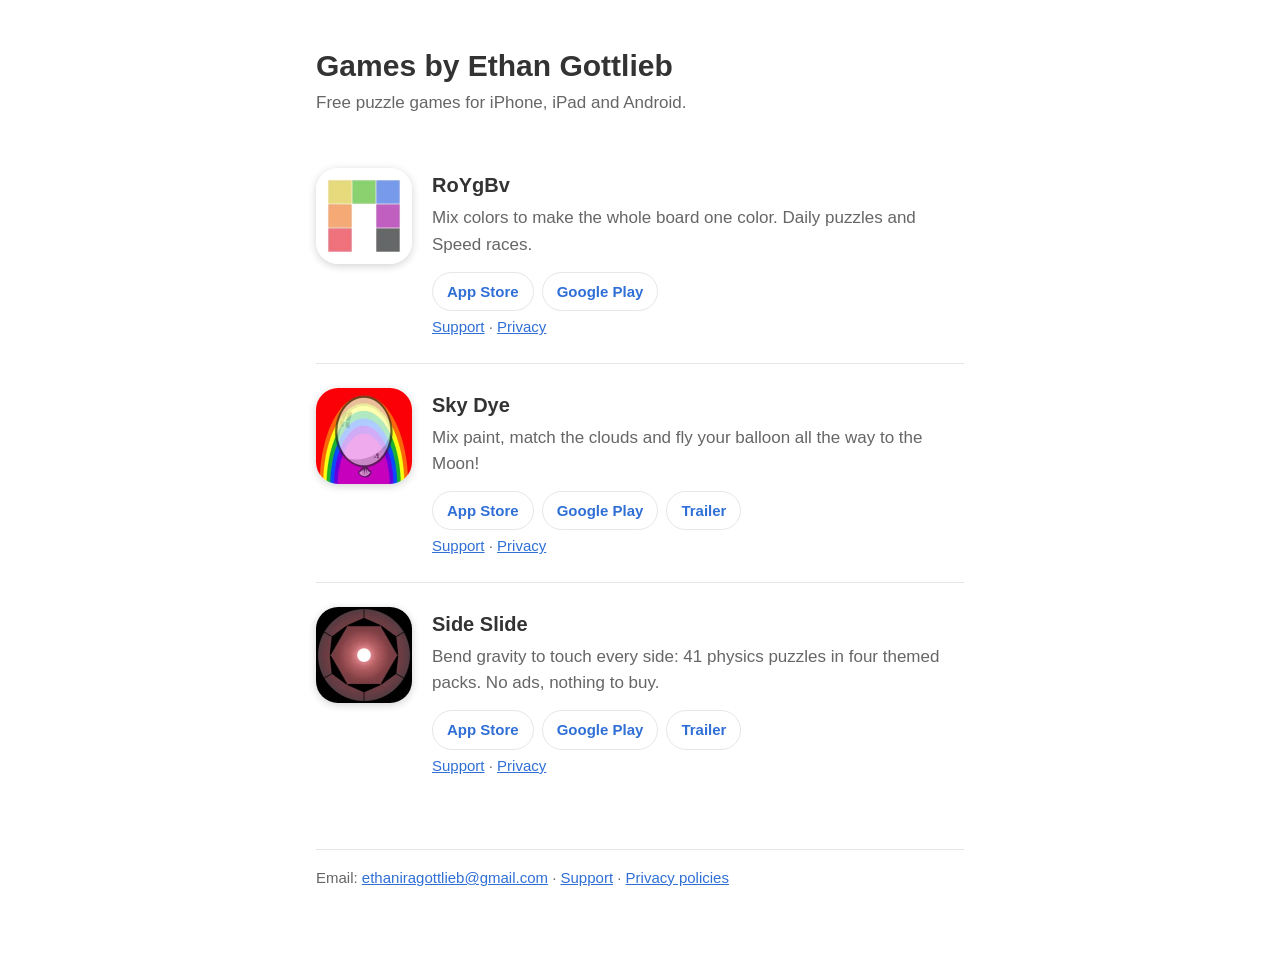
==== index.html @ 2de64460 "Games page at the site root: the three games with store and trailer links The root had no index.html" ====
<!doctype html>
<html lang="en">
<head>
<meta charset="utf-8">
<meta name="viewport" content="width=device-width, initial-scale=1">
<title>Games by Ethan Gottlieb</title>
<meta name="description" content="RoYgBv, Sky Dye and Side Slide: free puzzle games for iPhone, iPad and Android.">
<meta property="og:type" content="website">
<meta property="og:url" content="https://ethangottlieb.github.io/">
<meta property="og:title" content="Games by Ethan Gottlieb">
<meta property="og:description" content="RoYgBv, Sky Dye and Side Slide: free puzzle games for iPhone, iPad and Android.">
<meta property="og:image" content="https://ethangottlieb.github.io/img/og.png">
<meta property="og:image:width" content="1200">
<meta property="og:image:height" content="630">
<meta name="twitter:card" content="summary_large_image">
<link rel="stylesheet" href="privacy/style.css">
<style>
  .game { display: grid; grid-template-columns: 96px minmax(0, 1fr); gap: 4px 20px; padding: 24px 0; border-bottom: 1px solid var(--rule); }
  .game img { width: 96px; height: 96px; border-radius: 22px; grid-row: 1 / span 4; box-shadow: 0 2px 8px rgba(0, 0, 0, .18); }
  .game > :not(img) { grid-column: 2; }
  .game:last-of-type { border-bottom: 0; }
  .game h2 { margin: 2px 0 0; }
  .game p { margin: 0; color: var(--soft); }
  .stores { display: flex; flex-wrap: wrap; gap: 8px; margin-top: 10px; }
  .stores a { padding: 7px 14px; border: 1px solid var(--rule); border-radius: 999px; text-decoration: none; font-weight: 600; font-size: 15px; }
  .stores a:hover { border-color: var(--link); }
  .more { margin-top: 10px; font-size: 15px; color: var(--soft); }
  @media (max-width: 480px) {
    .game { grid-template-columns: 64px minmax(0, 1fr); gap: 4px 14px; }
    .game img { width: 64px; height: 64px; border-radius: 15px; grid-row: 1 / span 2; }
    .game .stores, .game .more { grid-column: 1 / -1; }
  }
</style>
</head>
<body>
<main>
<h1>Games by Ethan Gottlieb</h1>
<p class="updated">Free puzzle games for iPhone, iPad and Android.</p>

<section class="game">
  <img src="img/roygbv.webp" alt="RoYgBv icon">
  <h2>RoYgBv</h2>
  <p>Mix colors to make the whole board one color. Daily puzzles and Speed races.</p>
  <div class="stores">
    <a href="https://apps.apple.com/app/id1568432072">App Store</a>
    <a href="https://play.google.com/store/apps/details?id=com.EGames.RoYgBv">Google Play</a>
  </div>
  <p class="more"><a href="support/roygbv/">Support</a> · <a href="privacy/roygbv/">Privacy</a></p>
</section>

<section class="game">
  <img src="img/sky-dye.webp" alt="Sky Dye icon">
  <h2>Sky Dye</h2>
  <p>Mix paint, match the clouds and fly your balloon all the way to the Moon!</p>
  <div class="stores">
    <a href="https://apps.apple.com/app/id1498702247">App Store</a>
    <a href="https://play.google.com/store/apps/details?id=com.EGames.Coloup">Google Play</a>
    <a href="https://youtu.be/QBIG5qkQaCY">Trailer</a>
  </div>
  <p class="more"><a href="support/sky-dye/">Support</a> · <a href="privacy/sky-dye/">Privacy</a></p>
</section>

<section class="game">
  <img src="img/side-slide.webp" alt="Side Slide icon">
  <h2>Side Slide</h2>
  <p>Bend gravity to touch every side: 41 physics puzzles in four themed packs. No ads, nothing to buy.</p>
  <div class="stores">
    <a href="https://apps.apple.com/app/id1527390623">App Store</a>
    <a href="https://play.google.com/store/apps/details?id=com.EGames.SideSlide">Google Play</a>
    <a href="https://www.youtube.com/watch?v=AaIscKdDaAQ">Trailer</a>
  </div>
  <p class="more"><a href="support/side-slide/">Support</a> · <a href="privacy/side-slide/">Privacy</a></p>
</section>

<footer>Email: <a href="mailto:ethaniragottlieb@gmail.com">ethaniragottlieb@gmail.com</a> · <a href="support/">Support</a> · <a href="privacy/">Privacy policies</a></footer>
</main>
</body>
</html>
---- privacy/style.css ----
:root { --ink: #333; --soft: #666; --bg: #fff; --rule: #e6e6e6; --link: #2f6fd6; }
@media (prefers-color-scheme: dark) { :root:not([data-theme="light"]) { --ink: #eee; --soft: #aaa; --bg: #151515; --rule: #2e2e2e; --link: #7aa7f0; } }
:root[data-theme="dark"] { --ink: #eee; --soft: #aaa; --bg: #151515; --rule: #2e2e2e; --link: #7aa7f0; }
* { box-sizing: border-box; }
body { margin: 0; background: var(--bg); color: var(--ink); font: 17px/1.55 -apple-system, BlinkMacSystemFont, "Segoe UI", Roboto, sans-serif; }
main { max-width: 680px; margin: 0 auto; padding: 48px 16px 64px; }
h1 { font-size: 30px; line-height: 1.2; margin: 0 0 6px; }
h2 { font-size: 20px; margin: 36px 0 8px; }
p, li { margin: 0 0 12px; }
ul { padding-left: 22px; margin: 0 0 12px; }
a { color: var(--link); }
.updated { color: var(--soft); margin-bottom: 28px; }
.summary { border-left: 4px solid var(--rule); padding: 4px 0 4px 16px; margin: 0 0 8px; }
.games a { display: block; padding: 14px 0; border-bottom: 1px solid var(--rule); text-decoration: none; font-weight: 600; }
footer { margin-top: 48px; padding-top: 16px; border-top: 1px solid var(--rule); color: var(--soft); font-size: 15px; }
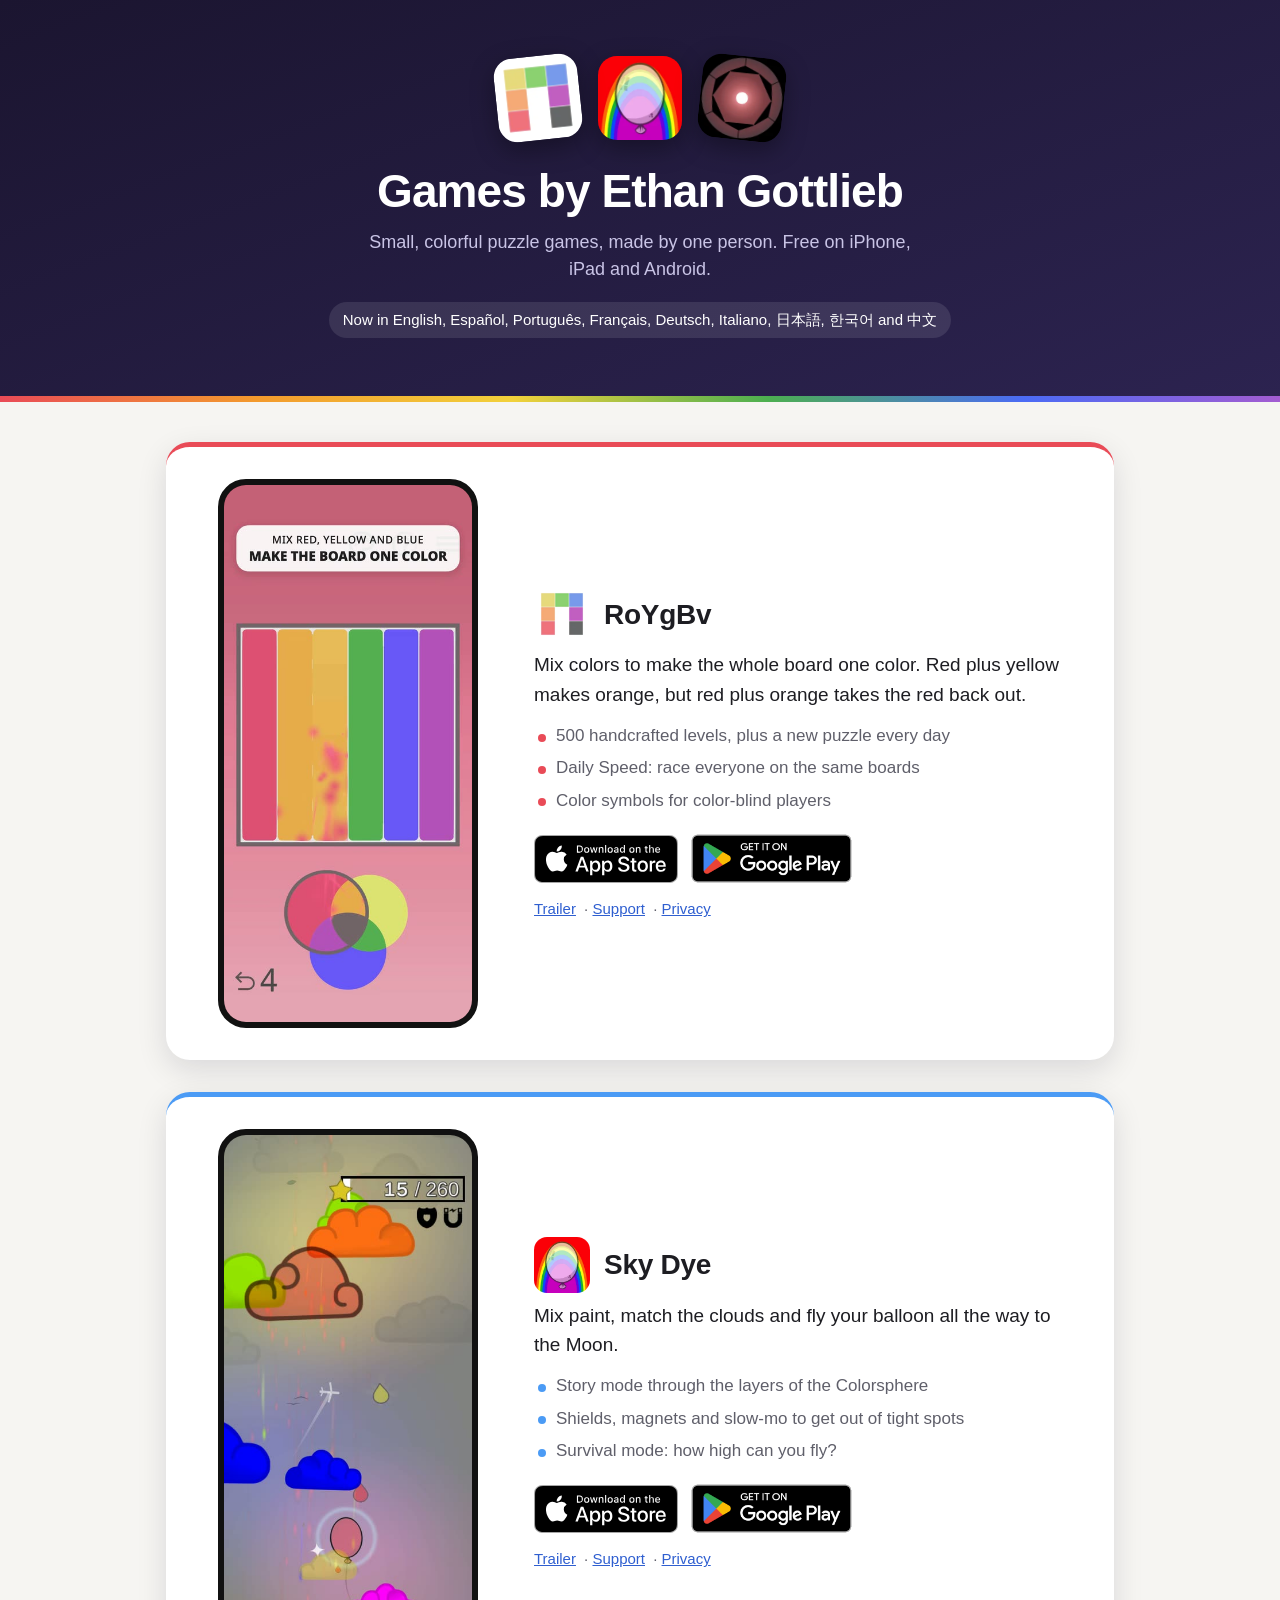
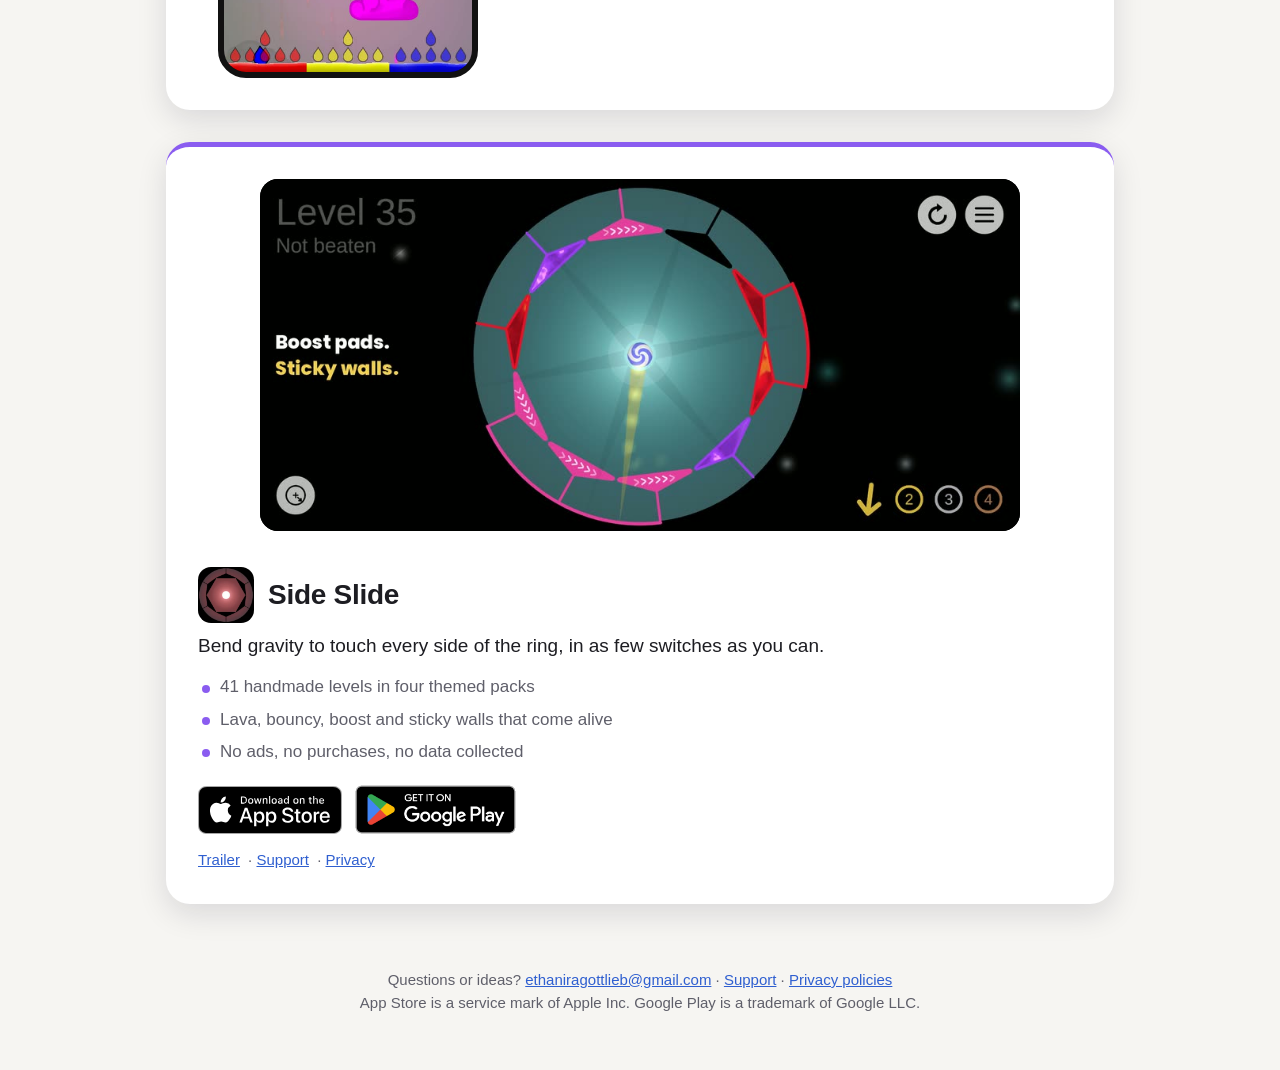
==== commit 891c48f3: "Games page: hero, gameplay loops, store badges, RoYgBv's trailer Each game gets a silent gameplay lo" ====
--- a/index.html
+++ b/index.html
@@ -4,7 +4,7 @@
 <meta charset="utf-8">
 <meta name="viewport" content="width=device-width, initial-scale=1">
 <title>Games by Ethan Gottlieb</title>
-<meta name="description" content="RoYgBv, Sky Dye and Side Slide: free puzzle games for iPhone, iPad and Android.">
+<meta name="description" content="RoYgBv, Sky Dye and Side Slide: free puzzle games for iPhone, iPad and Android, now in nine languages.">
 <meta property="og:type" content="website">
 <meta property="og:url" content="https://ethangottlieb.github.io/">
 <meta property="og:title" content="Games by Ethan Gottlieb">
@@ -13,66 +13,161 @@
 <meta property="og:image:width" content="1200">
 <meta property="og:image:height" content="630">
 <meta name="twitter:card" content="summary_large_image">
-<link rel="stylesheet" href="privacy/style.css">
 <style>
-  .game { display: grid; grid-template-columns: 96px minmax(0, 1fr); gap: 4px 20px; padding: 24px 0; border-bottom: 1px solid var(--rule); }
-  .game img { width: 96px; height: 96px; border-radius: 22px; grid-row: 1 / span 4; box-shadow: 0 2px 8px rgba(0, 0, 0, .18); }
-  .game > :not(img) { grid-column: 2; }
-  .game:last-of-type { border-bottom: 0; }
-  .game h2 { margin: 2px 0 0; }
-  .game p { margin: 0; color: var(--soft); }
-  .stores { display: flex; flex-wrap: wrap; gap: 8px; margin-top: 10px; }
-  .stores a { padding: 7px 14px; border: 1px solid var(--rule); border-radius: 999px; text-decoration: none; font-weight: 600; font-size: 15px; }
-  .stores a:hover { border-color: var(--link); }
-  .more { margin-top: 10px; font-size: 15px; color: var(--soft); }
-  @media (max-width: 480px) {
-    .game { grid-template-columns: 64px minmax(0, 1fr); gap: 4px 14px; }
-    .game img { width: 64px; height: 64px; border-radius: 15px; grid-row: 1 / span 2; }
-    .game .stores, .game .more { grid-column: 1 / -1; }
+  :root {
+    --bg: #f6f5f2; --card: #ffffff; --ink: #1d1d22; --soft: #5f5f6a; --rule: #e4e2dc; --link: #2f5fd0;
+    --hero-a: #1b1530; --hero-b: #2c2350; --hero-ink: #ffffff; --hero-soft: #c9c4e6;
+    --shadow: 0 10px 30px rgba(20, 16, 40, .12);
+  }
+  @media (prefers-color-scheme: dark) {
+    :root:not([data-theme="light"]) {
+      --bg: #121218; --card: #1b1b23; --ink: #f1f0f5; --soft: #a9a8b8; --rule: #2c2b36; --link: #8fb0ff;
+      --hero-a: #0d0a1c; --hero-b: #1f1840; --shadow: 0 10px 30px rgba(0, 0, 0, .45);
+    }
+  }
+  :root[data-theme="dark"] {
+    --bg: #121218; --card: #1b1b23; --ink: #f1f0f5; --soft: #a9a8b8; --rule: #2c2b36; --link: #8fb0ff;
+    --hero-a: #0d0a1c; --hero-b: #1f1840; --shadow: 0 10px 30px rgba(0, 0, 0, .45);
+  }
+  * { box-sizing: border-box; }
+  body { margin: 0; background: var(--bg); color: var(--ink); font: 17px/1.55 -apple-system, BlinkMacSystemFont, "Segoe UI", Roboto, sans-serif; }
+  a { color: var(--link); }
+
+  .hero { background: linear-gradient(160deg, var(--hero-a), var(--hero-b)); color: var(--hero-ink); padding: 56px 16px 64px; text-align: center; overflow: hidden; position: relative; }
+  .hero::after { content: ""; position: absolute; inset: auto 0 0 0; height: 6px;
+    background: linear-gradient(90deg, #e94b57, #f39a2d, #f2d13b, #4caf50, #4b6bf5, #a35cd1); }
+  .icons { display: flex; justify-content: center; gap: 18px; margin-bottom: 26px; }
+  .icons img { width: 84px; height: 84px; border-radius: 19px; box-shadow: 0 8px 24px rgba(0, 0, 0, .35); }
+  .icons img:nth-child(1) { transform: rotate(-6deg); }
+  .icons img:nth-child(3) { transform: rotate(6deg); }
+  .hero h1 { font-size: clamp(30px, 6vw, 46px); line-height: 1.1; margin: 0 0 12px; letter-spacing: -.02em; }
+  .hero p { margin: 0 auto; max-width: 560px; color: var(--hero-soft); font-size: 18px; }
+  .langs { display: inline-block; margin-top: 18px; padding: 6px 14px; border-radius: 999px; background: rgba(255, 255, 255, .1); color: var(--hero-ink); font-size: 15px; }
+
+  main { max-width: 980px; margin: 0 auto; padding: 40px 16px 24px; }
+  .game { display: grid; grid-template-columns: 300px minmax(0, 1fr); gap: 36px; align-items: center; background: var(--card);
+    border-radius: 24px; padding: 32px; margin-bottom: 32px; box-shadow: var(--shadow); border-top: 5px solid var(--accent); }
+  .game.wide { grid-template-columns: minmax(0, 1fr); }
+  .media { display: flex; justify-content: center; }
+  .media video { display: block; width: 100%; background: #000; }
+  .phone video { max-width: 260px; border-radius: 28px; border: 6px solid #111; }
+  .wide .media video { border-radius: 18px; max-width: 760px; }
+  .title { display: flex; align-items: center; gap: 14px; margin-bottom: 8px; }
+  .title img { width: 56px; height: 56px; border-radius: 13px; }
+  .title h2 { margin: 0; font-size: 28px; letter-spacing: -.01em; }
+  .pitch { margin: 0 0 14px; font-size: 19px; }
+  .facts { margin: 0 0 20px; padding: 0; list-style: none; color: var(--soft); }
+  .facts li { padding-left: 22px; position: relative; margin-bottom: 6px; }
+  .facts li::before { content: ""; position: absolute; left: 4px; top: .62em; width: 8px; height: 8px; border-radius: 50%; background: var(--accent); }
+  .badges { display: flex; flex-wrap: wrap; align-items: center; gap: 12px; }
+  .badges img { height: 48px; display: block; }
+  .badges .play img { height: 71px; margin: -11px -10px; }
+  .more { margin: 14px 0 0; font-size: 15px; color: var(--soft); }
+  .more a { margin-right: 4px; }
+
+  footer { max-width: 980px; margin: 0 auto; padding: 8px 16px 56px; color: var(--soft); font-size: 15px; text-align: center; }
+
+  @media (max-width: 720px) {
+    .game { grid-template-columns: minmax(0, 1fr); padding: 22px 18px; gap: 22px; }
+    .phone video { max-width: 220px; }
+    .icons img { width: 64px; height: 64px; border-radius: 15px; }
   }
 </style>
 </head>
 <body>
+<header class="hero">
+  <div class="icons">
+    <img src="img/roygbv.webp" alt="RoYgBv icon">
+    <img src="img/sky-dye.webp" alt="Sky Dye icon">
+    <img src="img/side-slide.webp" alt="Side Slide icon">
+  </div>
+  <h1>Games by Ethan Gottlieb</h1>
+  <p>Small, colorful puzzle games, made by one person. Free on iPhone, iPad and Android.</p>
+  <span class="langs">Now in English, Español, Português, Français, Deutsch, Italiano, 日本語, 한국어 and 中文</span>
+</header>
+
 <main>
-<h1>Games by Ethan Gottlieb</h1>
-<p class="updated">Free puzzle games for iPhone, iPad and Android.</p>
+  <section class="game" style="--accent: #e94b57">
+    <div class="media phone">
+      <video src="media/roygbv.mp4" poster="media/roygbv.jpg" autoplay muted loop playsinline preload="metadata" aria-label="RoYgBv gameplay"></video>
+    </div>
+    <div>
+      <div class="title"><img src="img/roygbv.webp" alt=""><h2>RoYgBv</h2></div>
+      <p class="pitch">Mix colors to make the whole board one color. Red plus yellow makes orange, but red plus orange takes the red back out.</p>
+      <ul class="facts">
+        <li>500 handcrafted levels, plus a new puzzle every day</li>
+        <li>Daily Speed: race everyone on the same boards</li>
+        <li>Color symbols for color-blind players</li>
+      </ul>
+      <div class="badges">
+        <a href="https://apps.apple.com/app/id1568432072"><img src="img/appstore.svg" alt="Download on the App Store"></a>
+        <a class="play" href="https://play.google.com/store/apps/details?id=com.EGames.RoYgBv"><img src="img/googleplay.png" alt="Get it on Google Play"></a>
+      </div>
+      <p class="more"><a href="https://youtu.be/sXVK-zTJAuY">Trailer</a> · <a href="support/roygbv/">Support</a> · <a href="privacy/roygbv/">Privacy</a></p>
+    </div>
+  </section>
 
-<section class="game">
-  <img src="img/roygbv.webp" alt="RoYgBv icon">
-  <h2>RoYgBv</h2>
-  <p>Mix colors to make the whole board one color. Daily puzzles and Speed races.</p>
-  <div class="stores">
-    <a href="https://apps.apple.com/app/id1568432072">App Store</a>
-    <a href="https://play.google.com/store/apps/details?id=com.EGames.RoYgBv">Google Play</a>
-  </div>
-  <p class="more"><a href="support/roygbv/">Support</a> · <a href="privacy/roygbv/">Privacy</a></p>
-</section>
+  <section class="game" style="--accent: #4b9bf5">
+    <div class="media phone">
+      <video src="media/skydye.mp4" poster="media/skydye.jpg" autoplay muted loop playsinline preload="metadata" aria-label="Sky Dye gameplay"></video>
+    </div>
+    <div>
+      <div class="title"><img src="img/sky-dye.webp" alt=""><h2>Sky Dye</h2></div>
+      <p class="pitch">Mix paint, match the clouds and fly your balloon all the way to the Moon.</p>
+      <ul class="facts">
+        <li>Story mode through the layers of the Colorsphere</li>
+        <li>Shields, magnets and slow-mo to get out of tight spots</li>
+        <li>Survival mode: how high can you fly?</li>
+      </ul>
+      <div class="badges">
+        <a href="https://apps.apple.com/app/id1498702247"><img src="img/appstore.svg" alt="Download on the App Store"></a>
+        <a class="play" href="https://play.google.com/store/apps/details?id=com.EGames.Coloup"><img src="img/googleplay.png" alt="Get it on Google Play"></a>
+      </div>
+      <p class="more"><a href="https://youtu.be/QBIG5qkQaCY">Trailer</a> · <a href="support/sky-dye/">Support</a> · <a href="privacy/sky-dye/">Privacy</a></p>
+    </div>
+  </section>
 
-<section class="game">
-  <img src="img/sky-dye.webp" alt="Sky Dye icon">
-  <h2>Sky Dye</h2>
-  <p>Mix paint, match the clouds and fly your balloon all the way to the Moon!</p>
-  <div class="stores">
-    <a href="https://apps.apple.com/app/id1498702247">App Store</a>
-    <a href="https://play.google.com/store/apps/details?id=com.EGames.Coloup">Google Play</a>
-    <a href="https://youtu.be/QBIG5qkQaCY">Trailer</a>
-  </div>
-  <p class="more"><a href="support/sky-dye/">Support</a> · <a href="privacy/sky-dye/">Privacy</a></p>
-</section>
+  <section class="game wide" style="--accent: #8a5cf0">
+    <div class="media">
+      <video src="media/sideslide.mp4" poster="media/sideslide.jpg" autoplay muted loop playsinline preload="metadata" aria-label="Side Slide gameplay"></video>
+    </div>
+    <div>
+      <div class="title"><img src="img/side-slide.webp" alt=""><h2>Side Slide</h2></div>
+      <p class="pitch">Bend gravity to touch every side of the ring, in as few switches as you can.</p>
+      <ul class="facts">
+        <li>41 handmade levels in four themed packs</li>
+        <li>Lava, bouncy, boost and sticky walls that come alive</li>
+        <li>No ads, no purchases, no data collected</li>
+      </ul>
+      <div class="badges">
+        <a href="https://apps.apple.com/app/id1527390623"><img src="img/appstore.svg" alt="Download on the App Store"></a>
+        <a class="play" href="https://play.google.com/store/apps/details?id=com.EGames.SideSlide"><img src="img/googleplay.png" alt="Get it on Google Play"></a>
+      </div>
+      <p class="more"><a href="https://www.youtube.com/watch?v=AaIscKdDaAQ">Trailer</a> · <a href="support/side-slide/">Support</a> · <a href="privacy/side-slide/">Privacy</a></p>
+    </div>
+  </section>
+</main>
 
-<section class="game">
-  <img src="img/side-slide.webp" alt="Side Slide icon">
-  <h2>Side Slide</h2>
-  <p>Bend gravity to touch every side: 41 physics puzzles in four themed packs. No ads, nothing to buy.</p>
-  <div class="stores">
-    <a href="https://apps.apple.com/app/id1527390623">App Store</a>
-    <a href="https://play.google.com/store/apps/details?id=com.EGames.SideSlide">Google Play</a>
-    <a href="https://www.youtube.com/watch?v=AaIscKdDaAQ">Trailer</a>
-  </div>
-  <p class="more"><a href="support/side-slide/">Support</a> · <a href="privacy/side-slide/">Privacy</a></p>
-</section>
+<footer>
+  Questions or ideas? <a href="mailto:ethaniragottlieb@gmail.com">ethaniragottlieb@gmail.com</a> · <a href="support/">Support</a> · <a href="privacy/">Privacy policies</a><br>
+  App Store is a service mark of Apple Inc. Google Play is a trademark of Google LLC.
+</footer>
 
-<footer>Email: <a href="mailto:ethaniragottlieb@gmail.com">ethaniragottlieb@gmail.com</a> · <a href="support/">Support</a> · <a href="privacy/">Privacy policies</a></footer>
-</main>
+<script>
+  // Respect reduced motion: show the still frame with controls instead of autoplaying.
+  // Otherwise only play the loops that are on screen.
+  (function () {
+    var videos = document.querySelectorAll("video");
+    var still = window.matchMedia && window.matchMedia("(prefers-reduced-motion: reduce)").matches;
+    videos.forEach(function (v) {
+      if (still) { v.removeAttribute("autoplay"); v.pause(); v.controls = true; }
+    });
+    if (still || !("IntersectionObserver" in window)) return;
+    var io = new IntersectionObserver(function (entries) {
+      entries.forEach(function (e) { if (e.isIntersecting) { e.target.play().catch(function () {}); } else { e.target.pause(); } });
+    }, { threshold: 0.25 });
+    videos.forEach(function (v) { io.observe(v); });
+  })();
+</script>
 </body>
 </html>
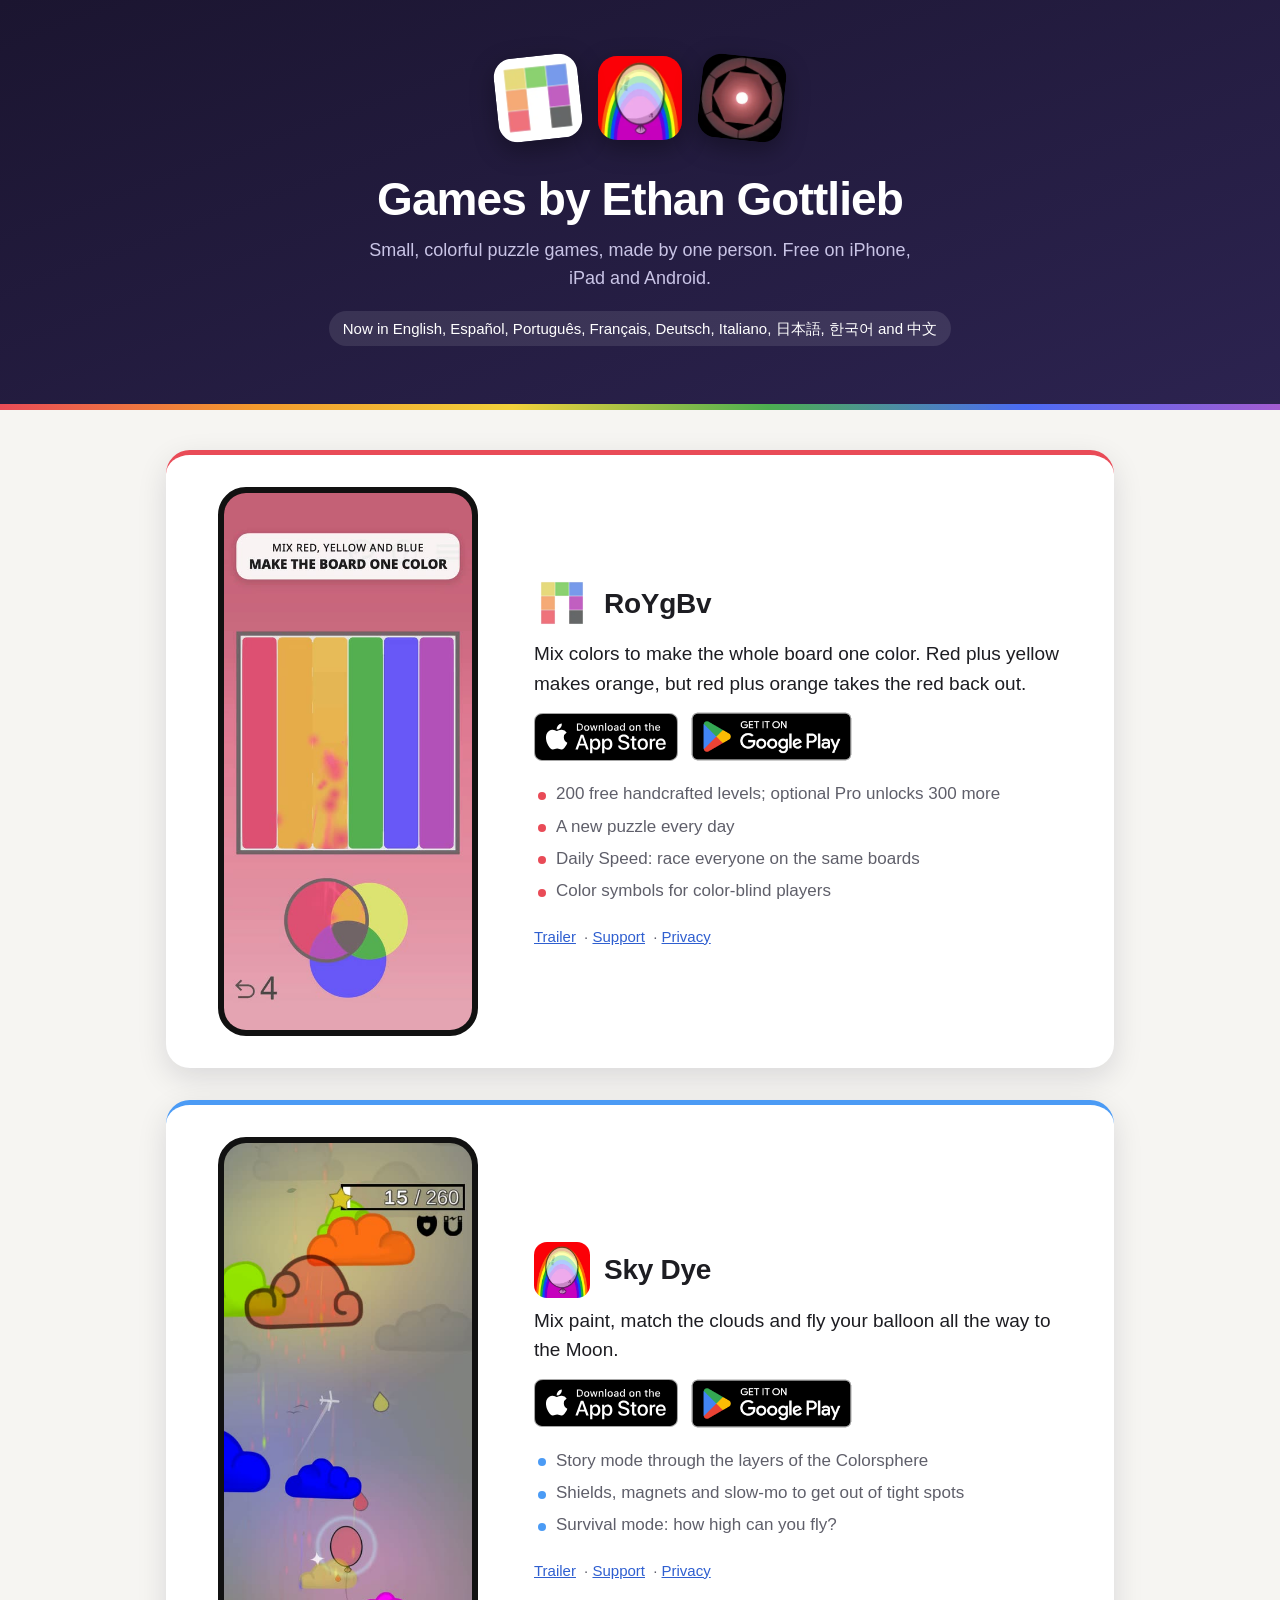
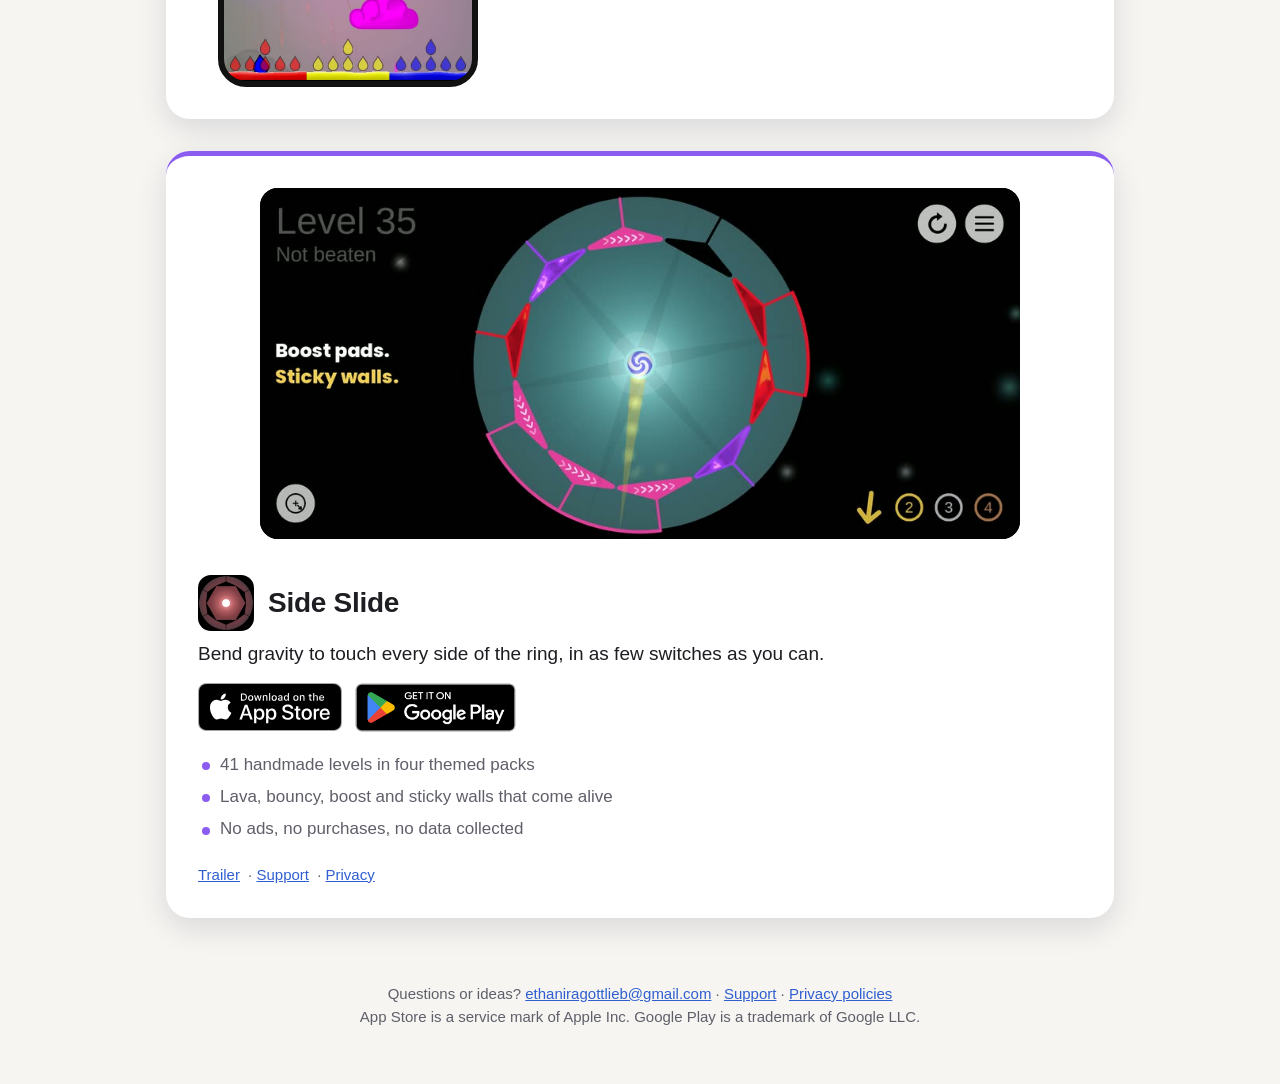
==== commit 9a24b22c: "Make game landing pages easier to reach" ====
--- a/index.html
+++ b/index.html
@@ -38,15 +38,16 @@
     background: linear-gradient(90deg, #e94b57, #f39a2d, #f2d13b, #4caf50, #4b6bf5, #a35cd1); }
   .icons { display: flex; justify-content: center; gap: 18px; margin-bottom: 26px; }
   .icons img { width: 84px; height: 84px; border-radius: 19px; box-shadow: 0 8px 24px rgba(0, 0, 0, .35); }
-  .icons img:nth-child(1) { transform: rotate(-6deg); }
-  .icons img:nth-child(3) { transform: rotate(6deg); }
+  .icons a:first-child img { transform: rotate(-6deg); }
+  .icons a:last-child img { transform: rotate(6deg); }
+  .icons a:focus-visible { outline: 3px solid #fff; outline-offset: 6px; border-radius: 19px; }
   .hero h1 { font-size: clamp(30px, 6vw, 46px); line-height: 1.1; margin: 0 0 12px; letter-spacing: -.02em; }
   .hero p { margin: 0 auto; max-width: 560px; color: var(--hero-soft); font-size: 18px; }
   .langs { display: inline-block; margin-top: 18px; padding: 6px 14px; border-radius: 999px; background: rgba(255, 255, 255, .1); color: var(--hero-ink); font-size: 15px; }
 
   main { max-width: 980px; margin: 0 auto; padding: 40px 16px 24px; }
   .game { display: grid; grid-template-columns: 300px minmax(0, 1fr); gap: 36px; align-items: center; background: var(--card);
-    border-radius: 24px; padding: 32px; margin-bottom: 32px; box-shadow: var(--shadow); border-top: 5px solid var(--accent); }
+    border-radius: 24px; padding: 32px; margin-bottom: 32px; box-shadow: var(--shadow); border-top: 5px solid var(--accent); scroll-margin-top: 16px; }
   .game.wide { grid-template-columns: minmax(0, 1fr); }
   .media { display: flex; justify-content: center; }
   .media video { display: block; width: 100%; background: #000; }
@@ -59,7 +60,7 @@
   .facts { margin: 0 0 20px; padding: 0; list-style: none; color: var(--soft); }
   .facts li { padding-left: 22px; position: relative; margin-bottom: 6px; }
   .facts li::before { content: ""; position: absolute; left: 4px; top: .62em; width: 8px; height: 8px; border-radius: 50%; background: var(--accent); }
-  .badges { display: flex; flex-wrap: wrap; align-items: center; gap: 12px; }
+  .badges { margin-bottom: 20px; display: flex; flex-wrap: wrap; align-items: center; gap: 12px; }
   .badges img { height: 48px; display: block; }
   .badges .play img { height: 71px; margin: -11px -10px; }
   .more { margin: 14px 0 0; font-size: 15px; color: var(--soft); }
@@ -69,6 +70,8 @@
 
   @media (max-width: 720px) {
     .game { grid-template-columns: minmax(0, 1fr); padding: 22px 18px; gap: 22px; }
+    .game > .media { order: 2; }
+    .game > .game-details { order: 1; }
     .phone video { max-width: 220px; }
     .icons img { width: 64px; height: 64px; border-radius: 15px; }
   }
@@ -76,73 +79,74 @@
 </head>
 <body>
 <header class="hero">
-  <div class="icons">
-    <img src="img/roygbv.webp" alt="RoYgBv icon">
-    <img src="img/sky-dye.webp" alt="Sky Dye icon">
-    <img src="img/side-slide.webp" alt="Side Slide icon">
-  </div>
+  <nav class="icons" aria-label="Choose a game">
+    <a href="#roygbv" aria-label="RoYgBv"><img src="img/roygbv.webp" alt=""></a>
+    <a href="#sky-dye" aria-label="Sky Dye"><img src="img/sky-dye.webp" alt=""></a>
+    <a href="#side-slide" aria-label="Side Slide"><img src="img/side-slide.webp" alt=""></a>
+  </nav>
   <h1>Games by Ethan Gottlieb</h1>
   <p>Small, colorful puzzle games, made by one person. Free on iPhone, iPad and Android.</p>
   <span class="langs">Now in English, Español, Português, Français, Deutsch, Italiano, 日本語, 한국어 and 中文</span>
 </header>
 
 <main>
-  <section class="game" style="--accent: #e94b57">
+  <section id="roygbv" class="game" style="--accent: #e94b57">
     <div class="media phone">
       <video src="media/roygbv.mp4" poster="media/roygbv.jpg" autoplay muted loop playsinline preload="metadata" aria-label="RoYgBv gameplay"></video>
     </div>
-    <div>
+    <div class="game-details">
       <div class="title"><img src="img/roygbv.webp" alt=""><h2>RoYgBv</h2></div>
       <p class="pitch">Mix colors to make the whole board one color. Red plus yellow makes orange, but red plus orange takes the red back out.</p>
-      <ul class="facts">
-        <li>500 handcrafted levels, plus a new puzzle every day</li>
-        <li>Daily Speed: race everyone on the same boards</li>
-        <li>Color symbols for color-blind players</li>
-      </ul>
       <div class="badges">
         <a href="https://apps.apple.com/app/id1568432072"><img src="img/appstore.svg" alt="Download on the App Store"></a>
         <a class="play" href="https://play.google.com/store/apps/details?id=com.EGames.RoYgBv"><img src="img/googleplay.png" alt="Get it on Google Play"></a>
       </div>
+      <ul class="facts">
+        <li>200 free handcrafted levels; optional Pro unlocks 300 more</li>
+        <li>A new puzzle every day</li>
+        <li>Daily Speed: race everyone on the same boards</li>
+        <li>Color symbols for color-blind players</li>
+      </ul>
       <p class="more"><a href="https://youtu.be/sXVK-zTJAuY">Trailer</a> · <a href="support/roygbv/">Support</a> · <a href="privacy/roygbv/">Privacy</a></p>
     </div>
   </section>
 
-  <section class="game" style="--accent: #4b9bf5">
+  <section id="sky-dye" class="game" style="--accent: #4b9bf5">
     <div class="media phone">
       <video src="media/skydye.mp4" poster="media/skydye.jpg" autoplay muted loop playsinline preload="metadata" aria-label="Sky Dye gameplay"></video>
     </div>
-    <div>
+    <div class="game-details">
       <div class="title"><img src="img/sky-dye.webp" alt=""><h2>Sky Dye</h2></div>
       <p class="pitch">Mix paint, match the clouds and fly your balloon all the way to the Moon.</p>
+      <div class="badges">
+        <a href="https://apps.apple.com/app/id1498702247"><img src="img/appstore.svg" alt="Download on the App Store"></a>
+        <a class="play" href="https://play.google.com/store/apps/details?id=com.EGames.Coloup"><img src="img/googleplay.png" alt="Get it on Google Play"></a>
+      </div>
       <ul class="facts">
         <li>Story mode through the layers of the Colorsphere</li>
         <li>Shields, magnets and slow-mo to get out of tight spots</li>
         <li>Survival mode: how high can you fly?</li>
       </ul>
-      <div class="badges">
-        <a href="https://apps.apple.com/app/id1498702247"><img src="img/appstore.svg" alt="Download on the App Store"></a>
-        <a class="play" href="https://play.google.com/store/apps/details?id=com.EGames.Coloup"><img src="img/googleplay.png" alt="Get it on Google Play"></a>
-      </div>
       <p class="more"><a href="https://youtu.be/QBIG5qkQaCY">Trailer</a> · <a href="support/sky-dye/">Support</a> · <a href="privacy/sky-dye/">Privacy</a></p>
     </div>
   </section>
 
-  <section class="game wide" style="--accent: #8a5cf0">
+  <section id="side-slide" class="game wide" style="--accent: #8a5cf0">
     <div class="media">
       <video src="media/sideslide.mp4" poster="media/sideslide.jpg" autoplay muted loop playsinline preload="metadata" aria-label="Side Slide gameplay"></video>
     </div>
-    <div>
+    <div class="game-details">
       <div class="title"><img src="img/side-slide.webp" alt=""><h2>Side Slide</h2></div>
       <p class="pitch">Bend gravity to touch every side of the ring, in as few switches as you can.</p>
+      <div class="badges">
+        <a href="https://apps.apple.com/app/id1527390623"><img src="img/appstore.svg" alt="Download on the App Store"></a>
+        <a class="play" href="https://play.google.com/store/apps/details?id=com.EGames.SideSlide"><img src="img/googleplay.png" alt="Get it on Google Play"></a>
+      </div>
       <ul class="facts">
         <li>41 handmade levels in four themed packs</li>
         <li>Lava, bouncy, boost and sticky walls that come alive</li>
         <li>No ads, no purchases, no data collected</li>
       </ul>
-      <div class="badges">
-        <a href="https://apps.apple.com/app/id1527390623"><img src="img/appstore.svg" alt="Download on the App Store"></a>
-        <a class="play" href="https://play.google.com/store/apps/details?id=com.EGames.SideSlide"><img src="img/googleplay.png" alt="Get it on Google Play"></a>
-      </div>
       <p class="more"><a href="https://www.youtube.com/watch?v=AaIscKdDaAQ">Trailer</a> · <a href="support/side-slide/">Support</a> · <a href="privacy/side-slide/">Privacy</a></p>
     </div>
   </section>
@@ -169,5 +173,32 @@
     videos.forEach(function (v) { io.observe(v); });
   })();
 </script>
+<script>
+  // Keep untagged visits unchanged; tagged profile links measure channel-level campaigns.
+  (function () {
+    var source = new URLSearchParams(window.location.search).get("utm_source");
+    if (source === "ig") source = "instagram";
+    if (["youtube", "instagram", "creator"].indexOf(source) === -1) return;
+    var campaign = "gg26r2";
+    var referrer = new URLSearchParams({
+      utm_source: source,
+      utm_medium: source === "creator" ? "email" : "social",
+      utm_campaign: campaign
+    });
+    document.querySelectorAll(".badges a").forEach(function (link) {
+      var url = new URL(link.href);
+      if (url.hostname === "apps.apple.com") {
+        url.searchParams.set("pt", "10389800");
+        url.searchParams.set("ct", campaign + "_" + source);
+        url.searchParams.set("mt", "8");
+      } else if (url.hostname === "play.google.com") {
+        url.searchParams.set("referrer", referrer.toString());
+      } else {
+        return;
+      }
+      link.href = url.toString();
+    });
+  })();
+</script>
 </body>
 </html>
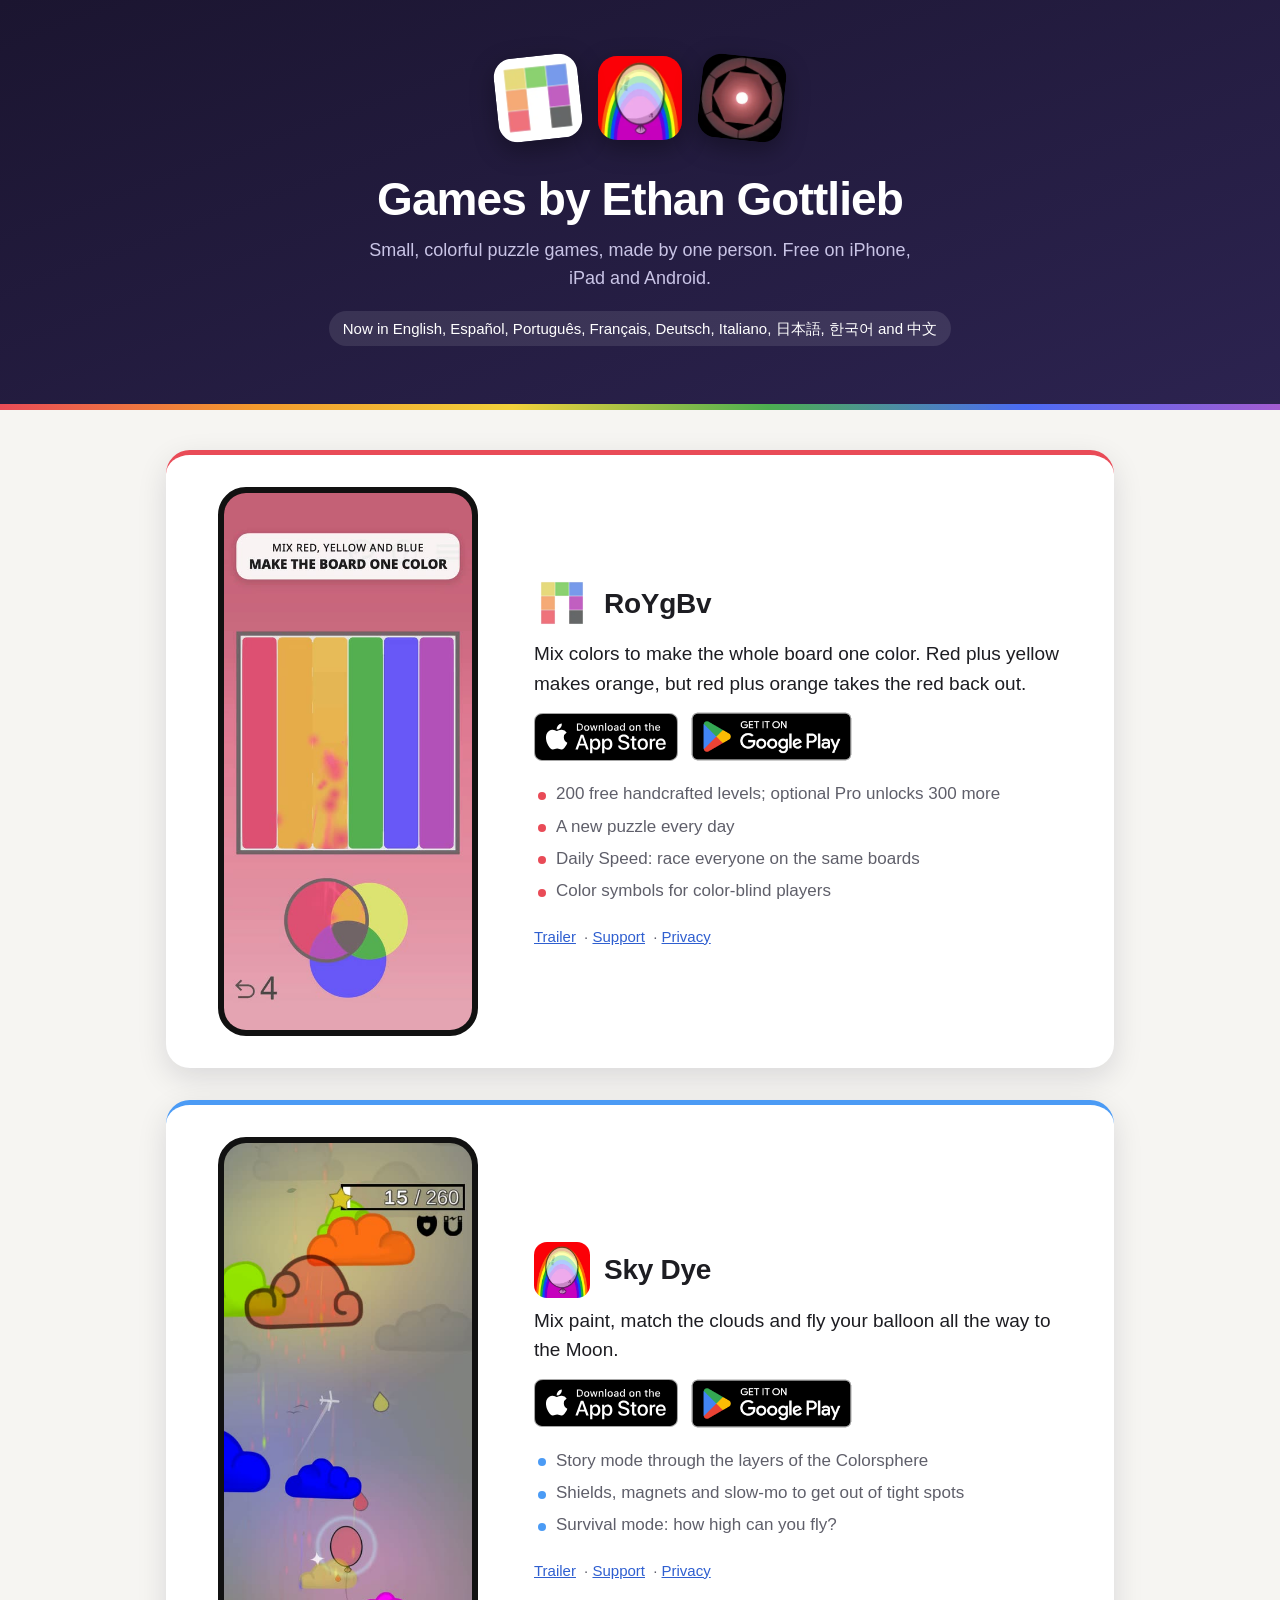
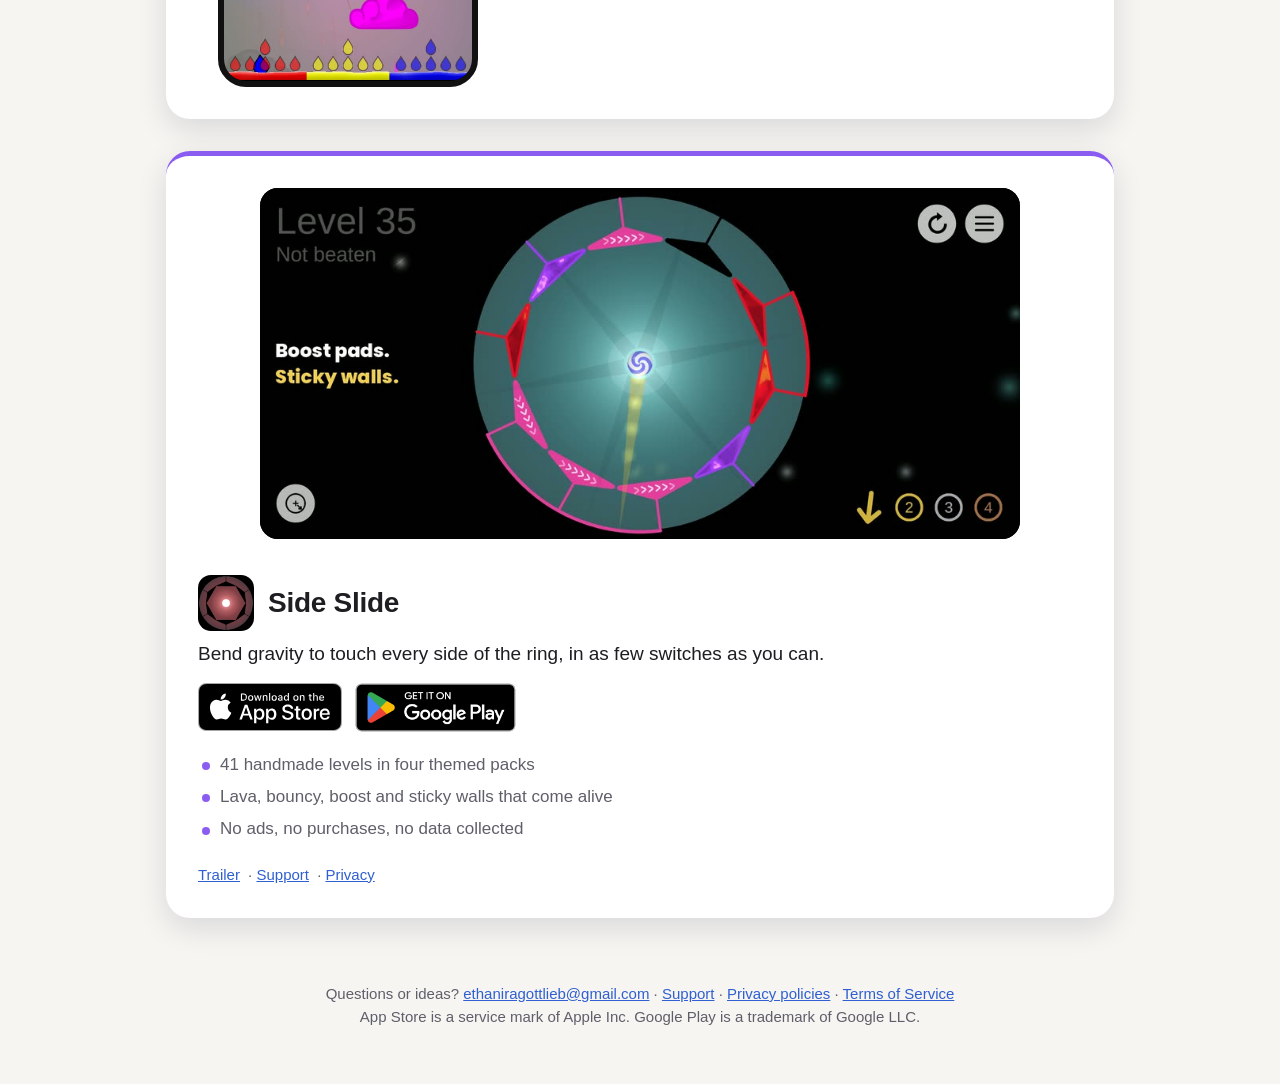
==== commit 502e89a6: "Publish shared terms of service for all three games" ====
--- a/index.html
+++ b/index.html
@@ -153,7 +153,7 @@
 </main>
 
 <footer>
-  Questions or ideas? <a href="mailto:ethaniragottlieb@gmail.com">ethaniragottlieb@gmail.com</a> · <a href="support/">Support</a> · <a href="privacy/">Privacy policies</a><br>
+  Questions or ideas? <a href="mailto:ethaniragottlieb@gmail.com">ethaniragottlieb@gmail.com</a> · <a href="support/">Support</a> · <a href="privacy/">Privacy policies</a> · <a href="terms/">Terms of Service</a><br>
   App Store is a service mark of Apple Inc. Google Play is a trademark of Google LLC.
 </footer>
 
@@ -176,10 +176,16 @@
 <script>
   // Keep untagged visits unchanged; tagged profile links measure channel-level campaigns.
   (function () {
-    var source = new URLSearchParams(window.location.search).get("utm_source");
+    var params = new URLSearchParams(window.location.search);
+    var source = params.get("utm_source");
     if (source === "ig") source = "instagram";
-    if (["youtube", "instagram", "creator"].indexOf(source) === -1) return;
-    var campaign = "gg26r2";
+    if (["youtube", "instagram", "tiktok", "creator", "facebook", "linkedin"].indexOf(source) === -1) return;
+    // Old profile links retain their original campaign. Accept only bounded campaign tokens.
+    var campaign = params.get("utm_campaign") || "";
+    if (params.getAll("utm_campaign").length !== 1 || campaign.length > 48 ||
+        !/^gg\d{2}r[1-9]\d?(?:_[a-z0-9]+)*$/.test(campaign)) {
+      campaign = "gg26r2";
+    }
     var referrer = new URLSearchParams({
       utm_source: source,
       utm_medium: source === "creator" ? "email" : "social",
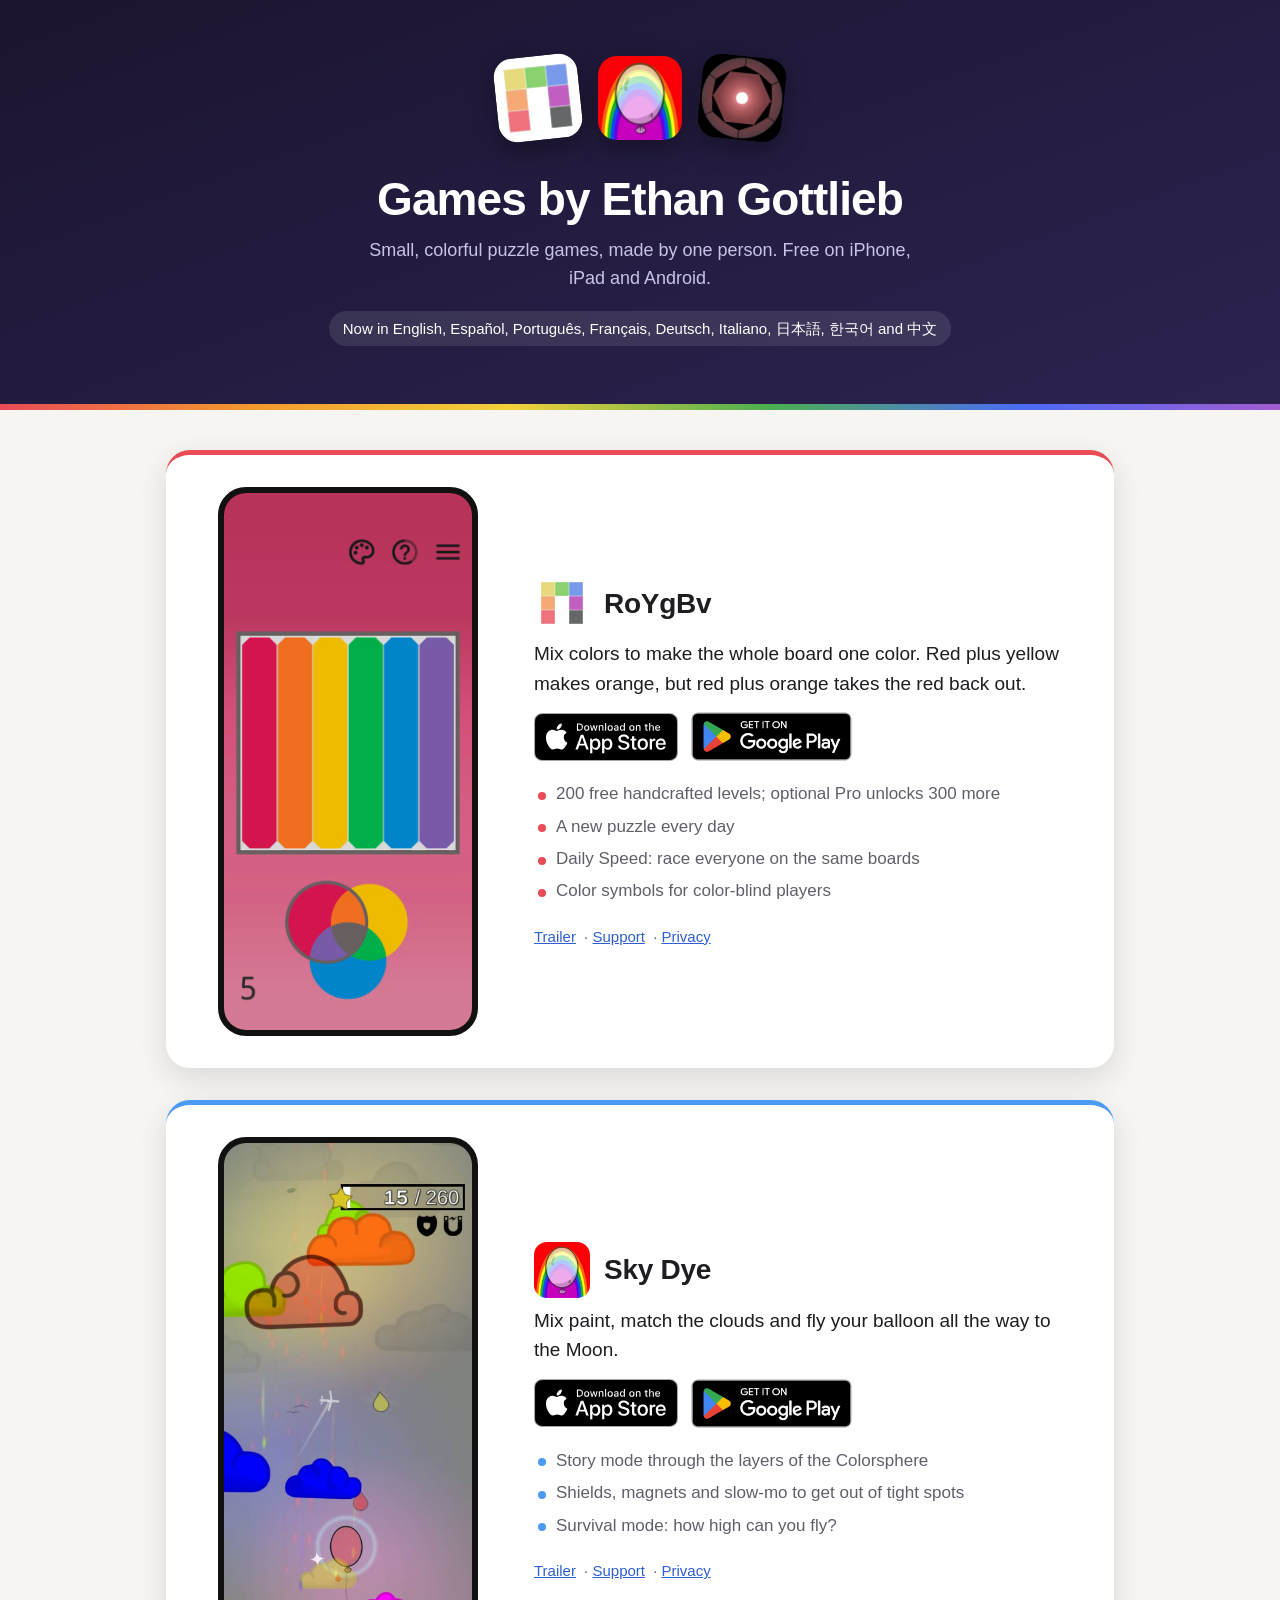
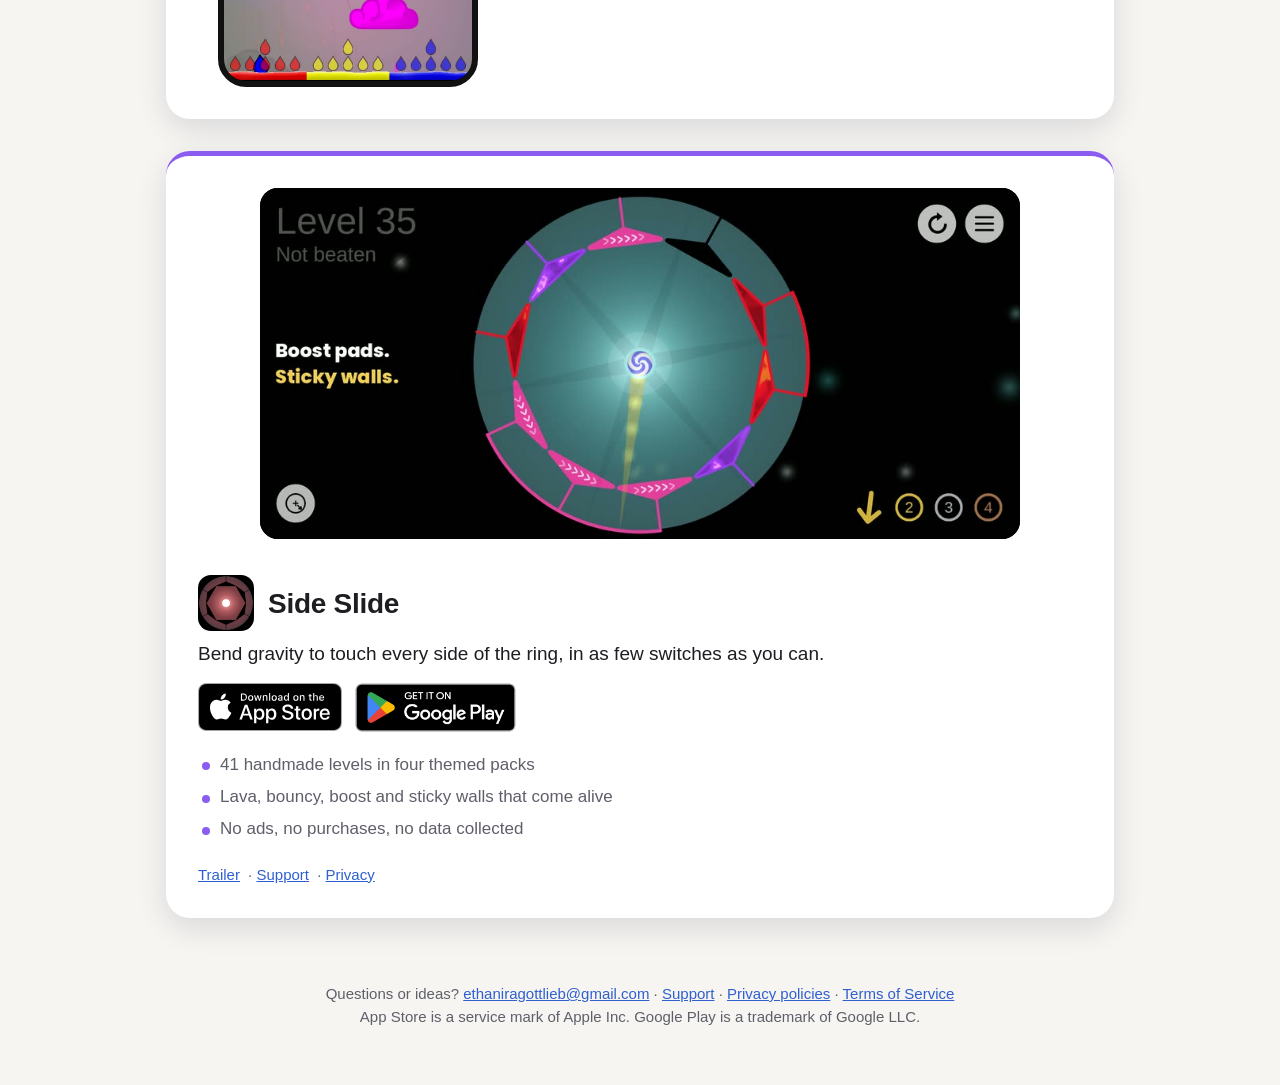
==== commit 5fe2473f: "Refresh the RoYgBv homepage with the 4.5 gameplay preview" ====
--- a/index.html
+++ b/index.html
@@ -107,7 +107,7 @@
         <li>Daily Speed: race everyone on the same boards</li>
         <li>Color symbols for color-blind players</li>
       </ul>
-      <p class="more"><a href="https://youtu.be/sXVK-zTJAuY">Trailer</a> · <a href="support/roygbv/">Support</a> · <a href="privacy/roygbv/">Privacy</a></p>
+      <p class="more"><a href="https://youtu.be/gibpROa7kJY">Trailer</a> · <a href="support/roygbv/">Support</a> · <a href="privacy/roygbv/">Privacy</a></p>
     </div>
   </section>
 
